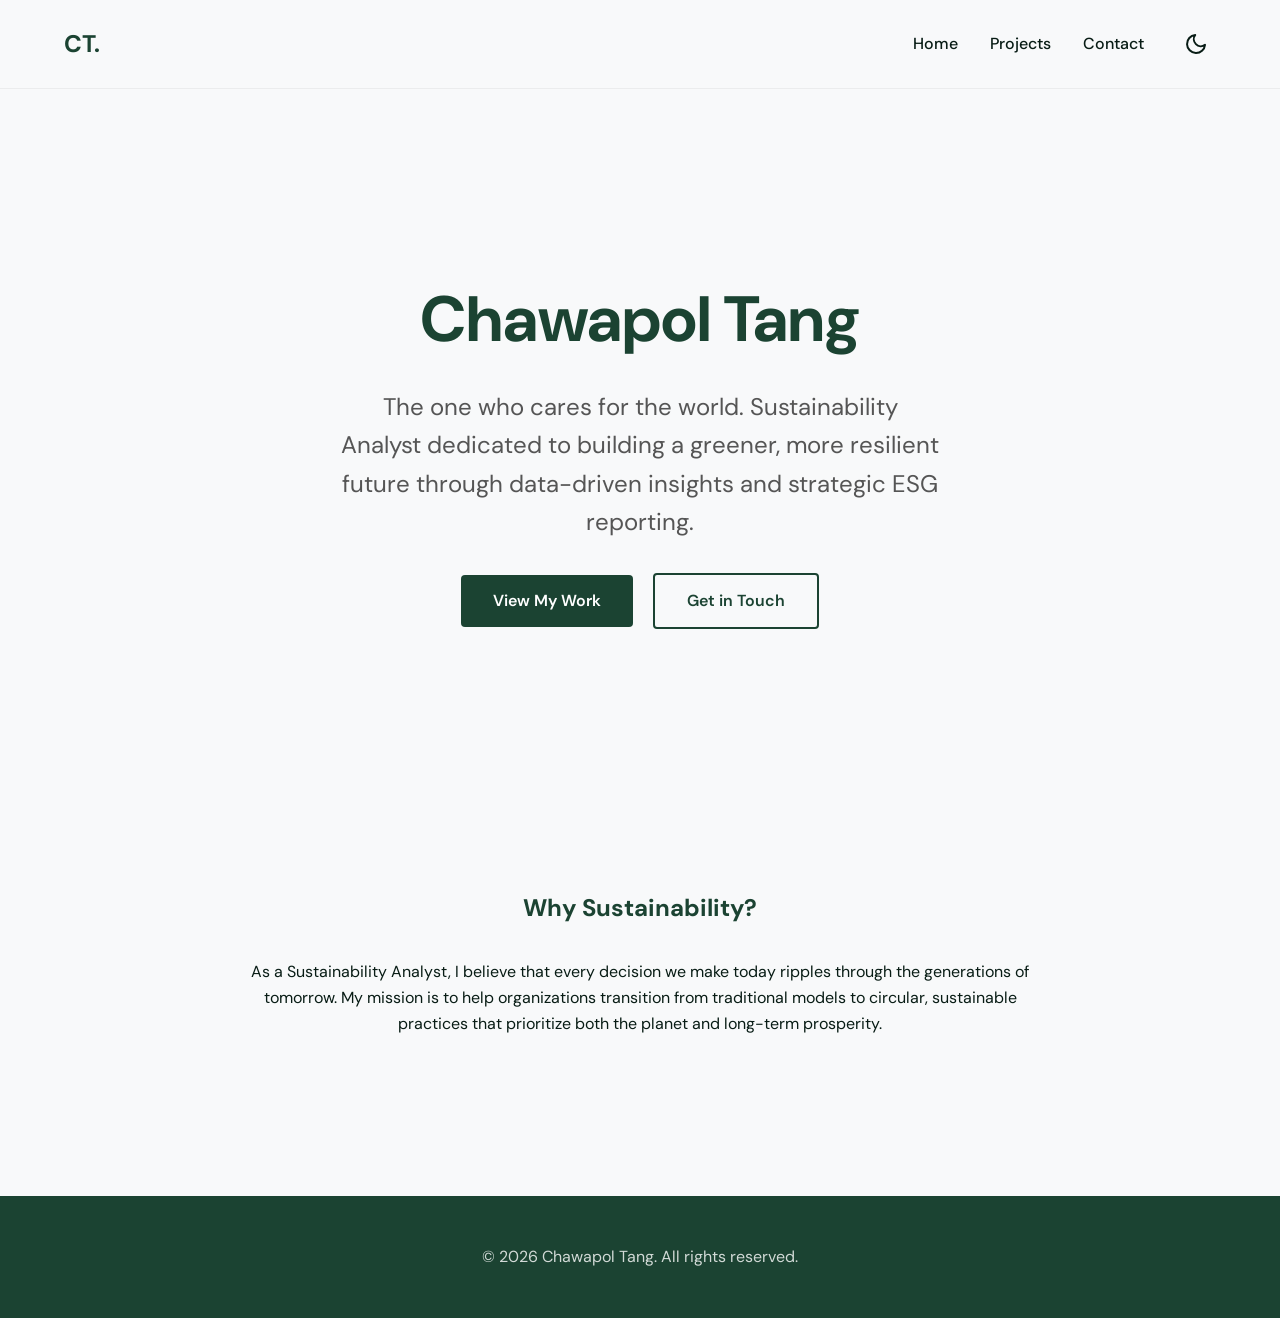
==== docs/index.html @ 63eee957 "Organize project files into docs/ for GitHub Pages and update README" ====
<!DOCTYPE html>
<html lang="en">
<head>
    <meta charset="UTF-8">
    <meta name="viewport" content="width=device-width, initial-scale=1.0">
    <title>Chawapol Tang | Sustainability Analyst</title>
    <link rel="stylesheet" href="css/style.css">
</head>
<body>
    <nav>
        <a href="index.html" class="logo">CT.</a>
        <div class="nav-right">
            <ul class="nav-links">
                <li><a href="index.html">Home</a></li>
                <li><a href="projects.html">Projects</a></li>
                <li><a href="contact.html">Contact</a></li>
            </ul>
            <button class="theme-toggle-btn" id="theme-toggle" aria-label="Toggle dark mode">
                <svg class="sun-icon" xmlns="http://www.w3.org/2000/svg" width="24" height="24" viewBox="0 0 24 24" fill="none" stroke="currentColor" stroke-width="2" stroke-linecap="round" stroke-linejoin="round"><circle cx="12" cy="12" r="5"></circle><line x1="12" y1="1" x2="12" y2="3"></line><line x1="12" y1="21" x2="12" y2="23"></line><line x1="4.22" y1="4.22" x2="5.64" y2="5.64"></line><line x1="18.36" y1="18.36" x2="19.78" y2="19.78"></line><line x1="1" y1="12" x2="3" y2="12"></line><line x1="21" y1="12" x2="23" y2="12"></line><line x1="4.22" y1="19.78" x2="5.64" y2="18.36"></line><line x1="18.36" y1="5.64" x2="19.78" y2="4.22"></line></svg>
                <svg class="moon-icon" xmlns="http://www.w3.org/2000/svg" width="24" height="24" viewBox="0 0 24 24" fill="none" stroke="currentColor" stroke-width="2" stroke-linecap="round" stroke-linejoin="round"><path d="M21 12.79A9 9 0 1 1 11.21 3 7 7 0 0 0 21 12.79z"></path></svg>
            </button>
        </div>
    </nav>

    <main class="container">
        <section class="hero">
            <h1>Chawapol Tang</h1>
            <p>The one who cares for the world. Sustainability Analyst dedicated to building a greener, more resilient future through data-driven insights and strategic ESG reporting.</p>
            <div class="hero-btns">
                <a href="projects.html" class="btn">View My Work</a>
                <a href="contact.html" class="btn" style="background: transparent; color: var(--primary-green); border: 2px solid var(--primary-green); margin-left: 1rem;">Get in Touch</a>
            </div>
        </section>

        <section class="about">
            <h2 style="color: var(--primary-green); text-align: center; margin-bottom: 2rem;">Why Sustainability?</h2>
            <p style="text-align: center; max-width: 800px; margin: 0 auto;">
                As a Sustainability Analyst, I believe that every decision we make today ripples through the generations of tomorrow. My mission is to help organizations transition from traditional models to circular, sustainable practices that prioritize both the planet and long-term prosperity.
            </p>
        </section>
    </main>

    <footer>
        <p>&copy; 2026 Chawapol Tang. All rights reserved.</p>
    </footer>

    <script src="js/main.js"></script>
</body>
</html>
---- docs/css/style.css ----
@import url('https://fonts.googleapis.com/css2?family=DM+Sans:ital,opsz,wght@0,9..40,100..1000;1,9..40,100..1000&display=swap');

:root {
    --bg-white: #F8F9FA;
    --primary-green: #1B4332;
    --secondary-green: #344E41;
    --text-ink: #081C15;
    --text-muted: #555;
    --white: #ffffff;
    --font-main: 'DM Sans', sans-serif;
    --transition: all 0.3s ease;
}

[data-theme="dark"] {
    --bg-white: #081C15;
    --primary-green: #2D6A4F;
    --secondary-green: #40916C;
    --text-ink: #F8F9FA;
    --text-muted: #A3B18A;
    --white: #1B4332;
}

* {
    margin: 0;
    padding: 0;
    box-sizing: border-box;
}

body {
    font-family: var(--font-main);
    background-color: var(--bg-white);
    color: var(--text-ink);
    line-height: 1.6;
    overflow-x: hidden;
    transition: background-color 0.3s ease, color 0.3s ease;
}

/* Navigation */
nav {
    display: flex;
    justify-content: space-between;
    align-items: center;
    padding: 1.5rem 5%;
    background: var(--bg-white);
    position: sticky;
    top: 0;
    z-index: 1000;
    border-bottom: 1px solid rgba(0,0,0,0.05);
    transition: background-color 0.3s ease;
}

.nav-right {
    display: flex;
    align-items: center;
    gap: 2rem;
}

/* Theme Toggle Icon */
.theme-toggle-btn {
    background: none;
    border: none;
    cursor: pointer;
    padding: 0.5rem;
    display: flex;
    align-items: center;
    justify-content: center;
    color: var(--text-ink);
    transition: var(--transition);
    border-radius: 50%;
}

.theme-toggle-btn:hover {
    background-color: rgba(0,0,0,0.05);
}

[data-theme="dark"] .theme-toggle-btn:hover {
    background-color: rgba(255,255,255,0.05);
}

.sun-icon {
    display: none;
}

.moon-icon {
    display: block;
}

[data-theme="dark"] .sun-icon {
    display: block;
}

[data-theme="dark"] .moon-icon {
    display: none;
}

.logo {
    font-size: 1.5rem;
    font-weight: 700;
    color: var(--primary-green);
    text-decoration: none;
}

.nav-links {
    display: flex;
    list-style: none;
    gap: 2rem;
}

.nav-links a {
    text-decoration: none;
    color: var(--text-ink);
    font-weight: 500;
    transition: var(--transition);
}

.nav-links a:hover {
    color: var(--primary-green);
}

/* Container */
.container {
    width: 90%;
    max-width: 1100px;
    margin: 0 auto;
}

/* Sections */
section {
    padding: 5rem 0;
}

/* Buttons */
.btn {
    display: inline-block;
    padding: 0.8rem 2rem;
    background-color: var(--primary-green);
    color: var(--white);
    text-decoration: none;
    border-radius: 4px;
    font-weight: 600;
    transition: var(--transition);
    border: none;
    cursor: pointer;
}

.btn:hover {
    background-color: var(--secondary-green);
    transform: translateY(-2px);
    box-shadow: 0 4px 15px rgba(27, 67, 50, 0.2);
}

/* Hero Section */
.hero {
    height: 80vh;
    display: flex;
    flex-direction: column;
    justify-content: center;
    align-items: center;
    text-align: center;
}

.hero h1 {
    font-size: 4rem;
    margin-bottom: 1rem;
    color: var(--primary-green);
}

.hero p {
    font-size: 1.5rem;
    color: var(--text-muted);
    margin-bottom: 2rem;
    max-width: 600px;
}

/* Grid Layout */
.grid {
    display: grid;
    grid-template-columns: repeat(auto-fit, minmax(300px, 1fr));
    gap: 2.5rem;
    margin-top: 3rem;
}

.card {
    background: var(--white);
    padding: 2rem;
    border-radius: 8px;
    box-shadow: 0 10px 30px rgba(0,0,0,0.05);
    transition: var(--transition);
    border: 1px solid rgba(0,0,0,0.02);
}

.card:hover {
    transform: translateY(-5px);
    box-shadow: 0 15px 40px rgba(0,0,0,0.08);
}

.card h3 {
    color: var(--primary-green);
    margin-bottom: 1rem;
}

/* Footer */
footer {
    padding: 3rem 0;
    text-align: center;
    background: var(--primary-green);
    color: var(--white);
    margin-top: 5rem;
}

footer p {
    opacity: 0.8;
}

/* Mobile Nav Toggle */
.nav-toggle {
    display: none;
}

@media (max-width: 768px) {
    .nav-links {
        display: none;
    }
    
    .hero h1 {
        font-size: 2.5rem;
    }
}
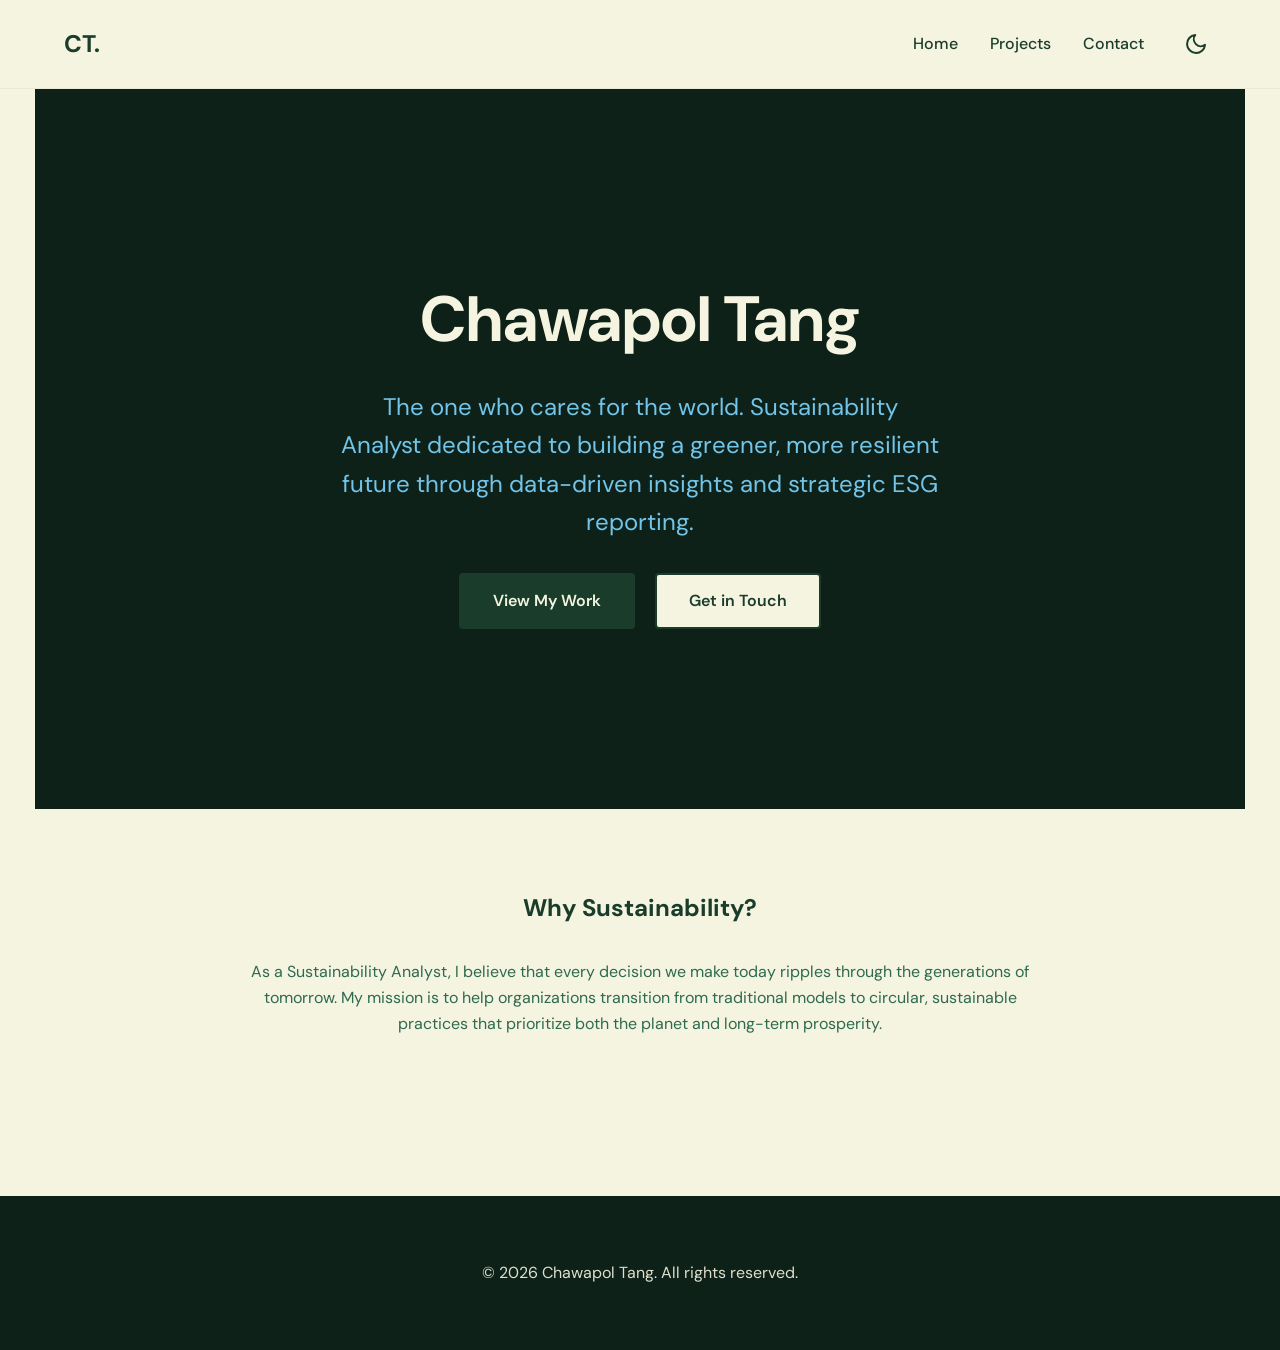
==== commit 4b831bdf: "Refactor: Update portfolio color palette to 'Cream & Deep Forest' theme" ====
--- a/docs/index.html
+++ b/docs/index.html
@@ -28,7 +28,7 @@
             <p>The one who cares for the world. Sustainability Analyst dedicated to building a greener, more resilient future through data-driven insights and strategic ESG reporting.</p>
             <div class="hero-btns">
                 <a href="projects.html" class="btn">View My Work</a>
-                <a href="contact.html" class="btn" style="background: transparent; color: var(--primary-green); border: 2px solid var(--primary-green); margin-left: 1rem;">Get in Touch</a>
+                <a href="contact.html" class="btn btn-ghost" style="margin-left: 1rem;">Get in Touch</a>
             </div>
         </section>
 
--- a/docs/css/style.css
+++ b/docs/css/style.css
@@ -1,23 +1,33 @@
 @import url('https://fonts.googleapis.com/css2?family=DM+Sans:ital,opsz,wght@0,9..40,100..1000;1,9..40,100..1000&display=swap');
 
 :root {
-    --bg-white: #F8F9FA;
-    --primary-green: #1B4332;
-    --secondary-green: #344E41;
-    --text-ink: #081C15;
-    --text-muted: #555;
-    --white: #ffffff;
+    --bg-cream: #F5F4E0;
+    --bg-ivory: #FAF9EC;
+    --deep-forest: #1A3D2B;
+    --forest-night: #0D2118;
+    --text-body: #2D6A4F;
+    --text-muted: #444;
+    --sky-blue: #72C4E8;
+    --earth-brown: #7B5E4F;
+    --sand: #C8956A;
+    --cream: #F5F4E0;
+
+    --bg-white: var(--bg-cream);
+    --primary-green: var(--deep-forest);
+    --secondary-green: var(--forest-night);
+    --text-ink: var(--deep-forest);
+    --white: var(--bg-ivory);
     --font-main: 'DM Sans', sans-serif;
     --transition: all 0.3s ease;
 }
 
 [data-theme="dark"] {
-    --bg-white: #081C15;
-    --primary-green: #2D6A4F;
-    --secondary-green: #40916C;
-    --text-ink: #F8F9FA;
+    --bg-white: #0D2118;
+    --primary-green: #72C4E8;
+    --secondary-green: #C8956A;
+    --text-ink: #F5F4E0;
     --text-muted: #A3B18A;
-    --white: #1B4332;
+    --white: #1A3D2B;
 }
 
 * {
@@ -29,7 +39,7 @@
 body {
     font-family: var(--font-main);
     background-color: var(--bg-white);
-    color: var(--text-ink);
+    color: var(--text-body);
     line-height: 1.6;
     overflow-x: hidden;
     transition: background-color 0.3s ease, color 0.3s ease;
@@ -114,7 +124,7 @@
 }
 
 .nav-links a:hover {
-    color: var(--primary-green);
+    color: var(--sky-blue);
 }
 
 /* Container */
@@ -134,40 +144,70 @@
     display: inline-block;
     padding: 0.8rem 2rem;
     background-color: var(--primary-green);
-    color: var(--white);
+    color: var(--bg-cream);
     text-decoration: none;
     border-radius: 4px;
     font-weight: 600;
     transition: var(--transition);
-    border: none;
+    border: 2px solid var(--primary-green);
     cursor: pointer;
 }
 
 .btn:hover {
-    background-color: var(--secondary-green);
+    background-color: var(--sand);
+    border-color: var(--sand);
     transform: translateY(-2px);
-    box-shadow: 0 4px 15px rgba(27, 67, 50, 0.2);
+    box-shadow: 0 4px 15px rgba(200, 149, 106, 0.3);
+}
+
+.btn-ghost {
+    background-color: var(--bg-cream);
+    color: var(--primary-green);
+    border: 2px solid var(--primary-green);
+}
+
+.btn-ghost:hover {
+    background-color: var(--sand);
+    color: var(--bg-cream);
+    border-color: var(--sand);
+}
+
+/* Tags/Badges */
+.tag {
+    display: inline-block;
+    padding: 0.2rem 0.8rem;
+    background-color: var(--earth-brown);
+    color: var(--bg-cream);
+    border-radius: 20px;
+    font-size: 0.8rem;
+    font-weight: 600;
+    margin-right: 0.5rem;
+    margin-bottom: 0.5rem;
 }
 
 /* Hero Section */
 .hero {
-    height: 80vh;
+    min-height: 80vh;
     display: flex;
     flex-direction: column;
     justify-content: center;
     align-items: center;
     text-align: center;
+    background-color: var(--forest-night);
+    color: var(--bg-cream);
+    margin: 0 -5%;
+    padding: 5rem 5%;
 }
 
 .hero h1 {
     font-size: 4rem;
     margin-bottom: 1rem;
-    color: var(--primary-green);
+    color: var(--bg-cream);
 }
 
 .hero p {
     font-size: 1.5rem;
-    color: var(--text-muted);
+    color: var(--sky-blue);
     margin-bottom: 2rem;
     max-width: 600px;
 }
@@ -192,6 +232,7 @@
 .card:hover {
     transform: translateY(-5px);
     box-shadow: 0 15px 40px rgba(0,0,0,0.08);
+    border-color: var(--sand);
 }
 
 .card h3 {
@@ -199,17 +240,31 @@
     margin-bottom: 1rem;
 }
 
+/* Typography Overrides */
+h1, h2, h3, h4, h5, h6 {
+    color: var(--text-ink);
+}
+
+a {
+    color: var(--sky-blue);
+    transition: var(--transition);
+}
+
+a:hover {
+    color: var(--sand);
+}
+
 /* Footer */
 footer {
-    padding: 3rem 0;
+    padding: 4rem 0;
     text-align: center;
-    background: var(--primary-green);
-    color: var(--white);
+    background: var(--forest-night);
+    color: var(--bg-cream);
     margin-top: 5rem;
 }
 
 footer p {
-    opacity: 0.8;
+    opacity: 0.9;
 }
 
 /* Mobile Nav Toggle */
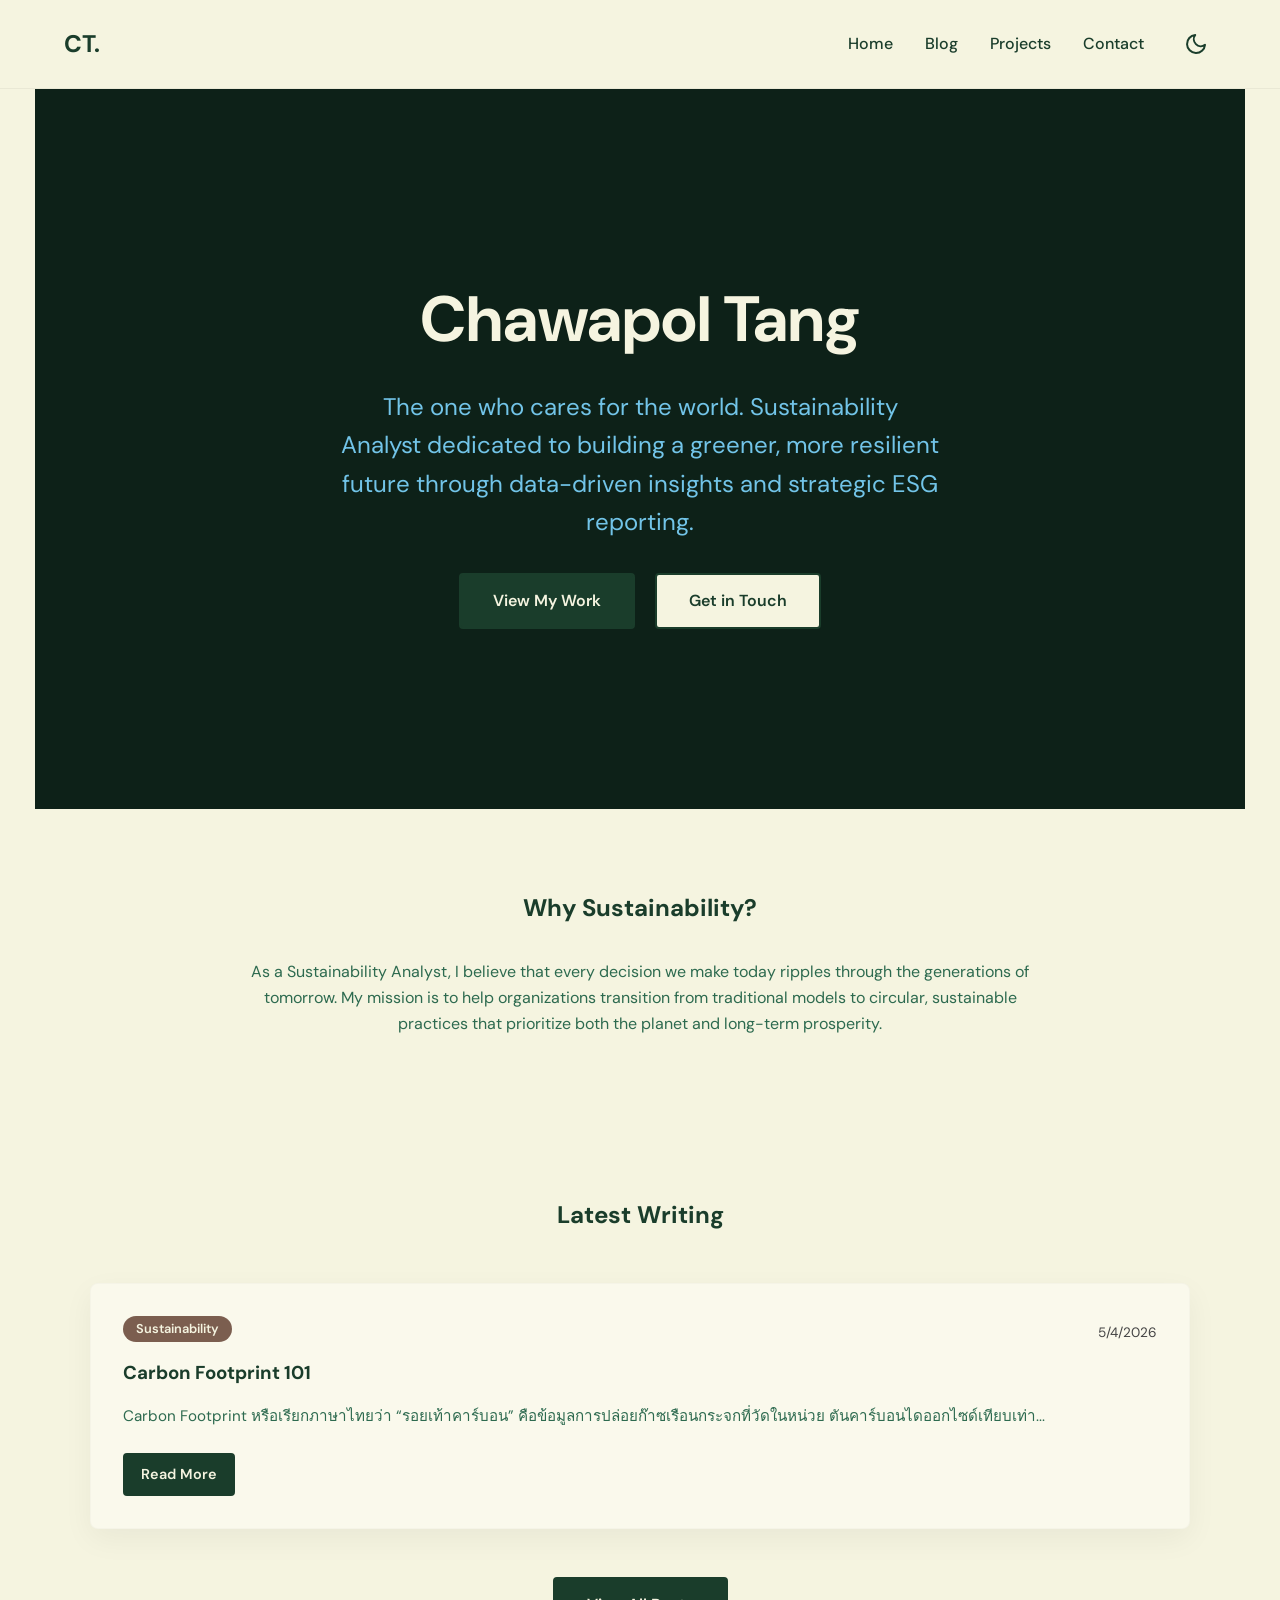
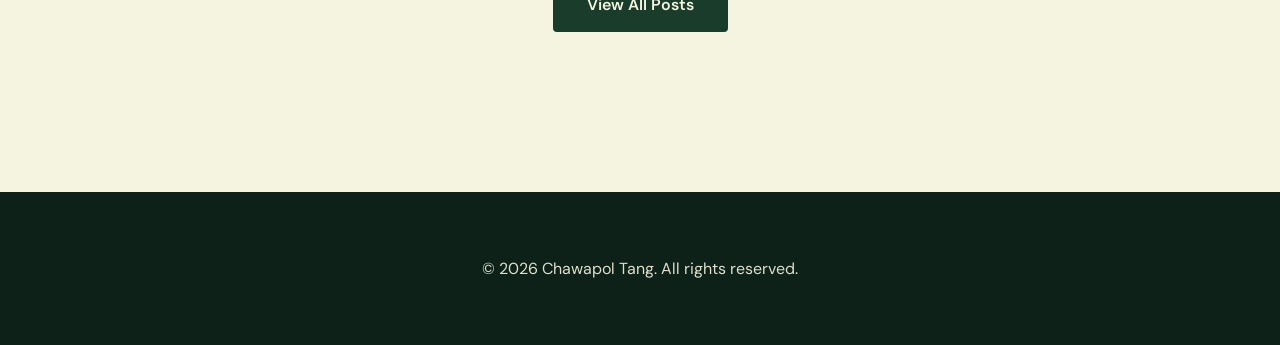
==== commit 0bb03c32: "Feat: Add Markdown-based blog infrastructure with home page integration" ====
--- a/docs/index.html
+++ b/docs/index.html
@@ -12,6 +12,7 @@
         <div class="nav-right">
             <ul class="nav-links">
                 <li><a href="index.html">Home</a></li>
+                <li><a href="blog.html">Blog</a></li>
                 <li><a href="projects.html">Projects</a></li>
                 <li><a href="contact.html">Contact</a></li>
             </ul>
@@ -38,6 +39,15 @@
                 As a Sustainability Analyst, I believe that every decision we make today ripples through the generations of tomorrow. My mission is to help organizations transition from traditional models to circular, sustainable practices that prioritize both the planet and long-term prosperity.
             </p>
         </section>
+        <section class="latest-writing">
+            <h2 style="color: var(--primary-green); text-align: center; margin-bottom: 2rem;">Latest Writing</h2>
+            <div class="grid" id="latest-posts-grid">
+                <!-- Posts will be loaded here -->
+            </div>
+            <div style="text-align: center; margin-top: 3rem;">
+                <a href="blog.html" class="btn">View All Posts</a>
+            </div>
+        </section>
     </main>
 
     <footer>
@@ -45,5 +55,30 @@
     </footer>
 
     <script src="js/main.js"></script>
+    <script>
+        async function loadLatestPosts() {
+            try {
+                const response = await fetch('content/posts.json');
+                const posts = await response.json();
+                const latest = posts.slice(0, 3);
+                
+                const grid = document.getElementById('latest-posts-grid');
+                grid.innerHTML = latest.map(post => `
+                    <div class="card">
+                        <div style="display: flex; justify-content: space-between; align-items: center; margin-bottom: 0.5rem;">
+                            <span class="tag">${post.category}</span>
+                            <span style="font-size: 0.85rem; color: var(--text-muted);">${new Date(post.date).toLocaleDateString()}</span>
+                        </div>
+                        <h3>${post.title}</h3>
+                        <p style="color: var(--text-body); font-size: 0.95rem; margin-bottom: 1.5rem;">${post.excerpt}</p>
+                        <a href="post.html?p=${post.slug}" class="btn" style="padding: 0.5rem 1rem; font-size: 0.9rem;">Read More</a>
+                    </div>
+                `).join('');
+            } catch (error) {
+                console.error('Error loading latest posts:', error);
+            }
+        }
+        window.onload = loadLatestPosts;
+    </script>
 </body>
 </html>
